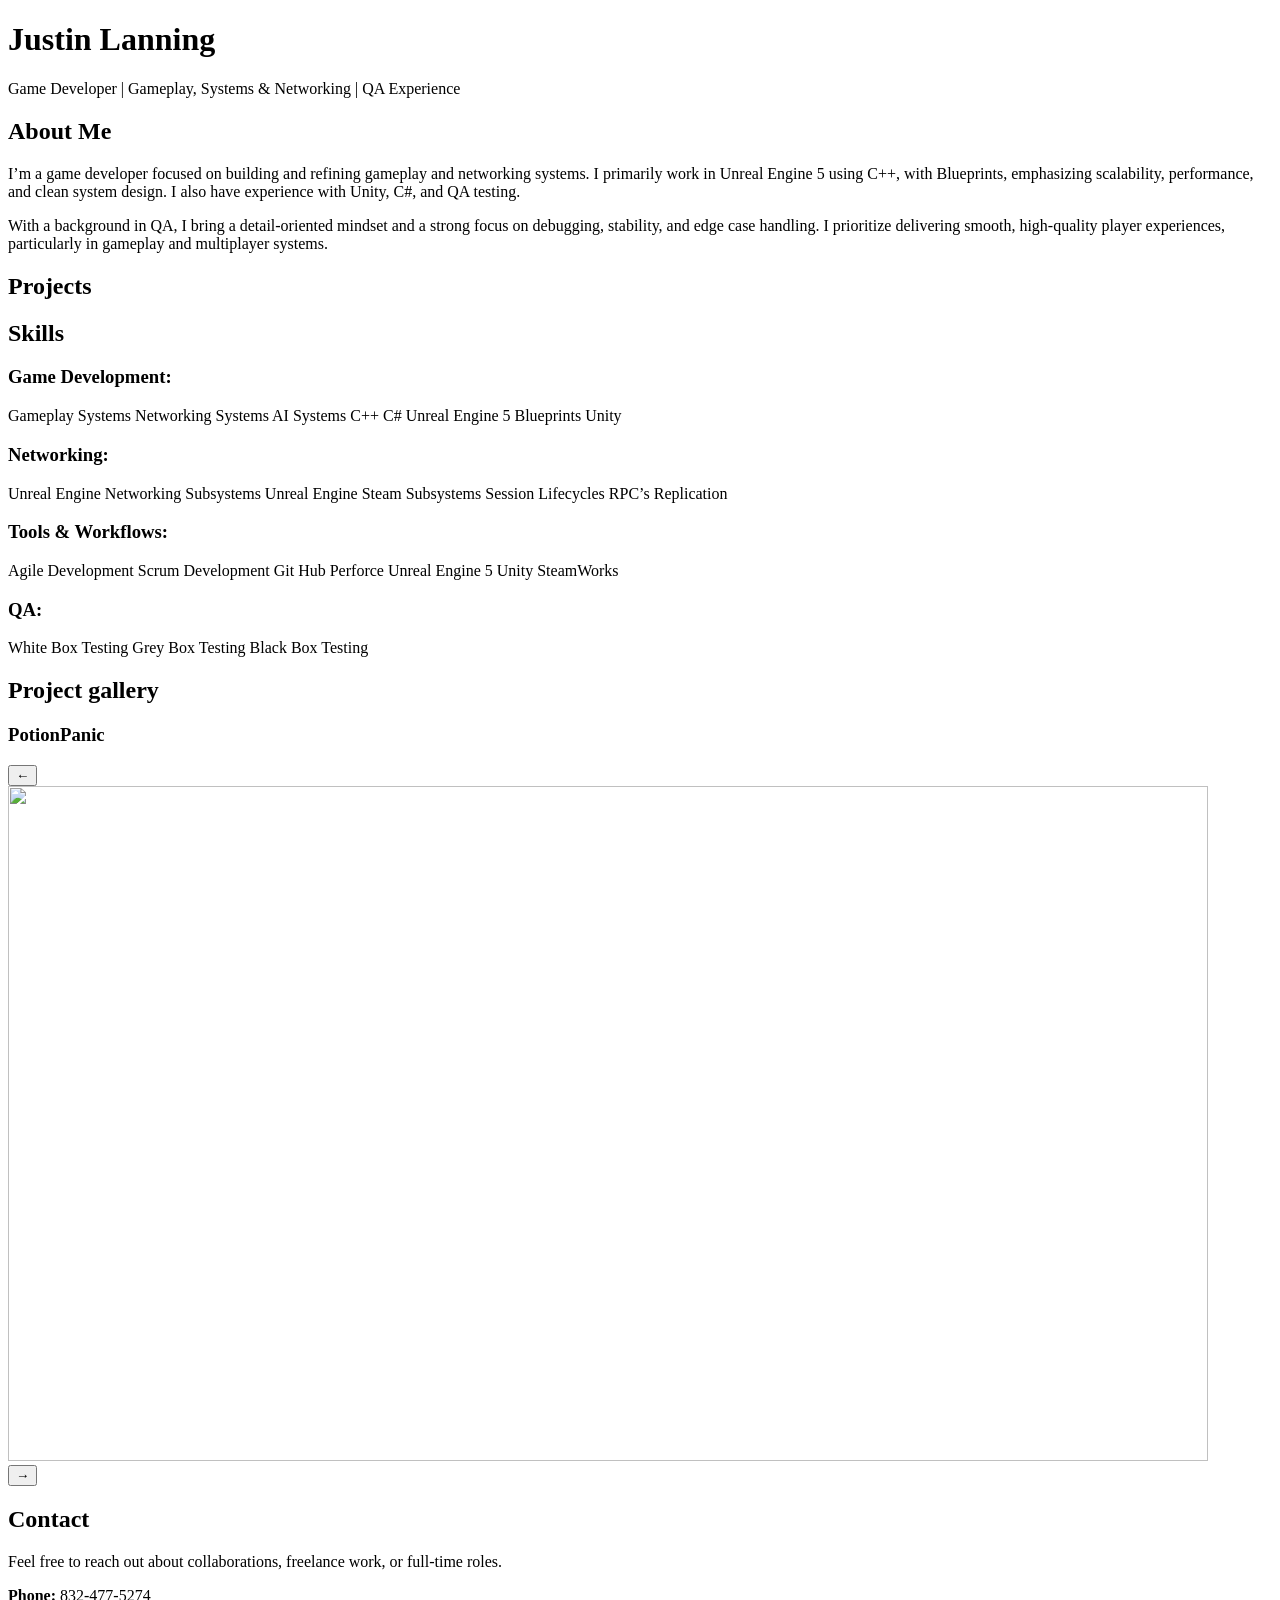
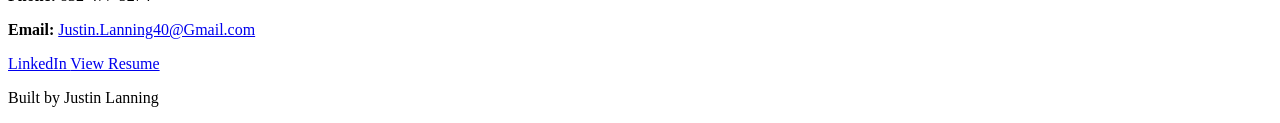
==== index.html @ ececf40e "Fix index name" ====
<!DOCTYPE html>
<html lang="en">
<head>
  <meta charset="UTF-8" />
  <meta name="viewport" content="width=device-width, initial-scale=1.0" />
  <title>Justin Lanning | Game Development Portfolio</title>
  <link rel="preconnect" href="https://fonts.googleapis.com" />
  <link rel="preconnect" href="https://fonts.gstatic.com" crossorigin />
  <link
    href="https://fonts.googleapis.com/css2?family=Inter:wght@400;600;700;800&display=swap"
    rel="stylesheet"
  />
  <link rel="stylesheet" href="styles.css" />
</head>
<body>
  <header class="hero">
    <div class="container hero-content">
      <h1>Justin Lanning</h1>
      <p class="tagline">
        Game Developer | Gameplay, Systems &amp; Networking | QA Experience
      </p>
    </div>
  </header>

  <main class="container">
    <section class="card about" id="about">
      <h2>About Me</h2>
      <p>
        I&rsquo;m a game developer focused on building and refining gameplay and networking
        systems. I primarily work in Unreal Engine 5 using C++, with Blueprints, emphasizing
        scalability, performance, and clean system design. I also have experience with Unity,
        C#, and QA testing.
      </p>
      <p>
        With a background in QA, I bring a detail-oriented mindset and a strong focus on
        debugging, stability, and edge case handling. I prioritize delivering smooth,
        high-quality player experiences, particularly in gameplay and multiplayer systems.
      </p>
    </section>

    <section class="card projects" id="projects">
      <h2>Projects</h2>

      <div class="project-grid" id="project-grid"></div>
    </section>

    <section class="card skills" id="skills">
      <h2>Skills</h2>
      <div class="skills-grid skills-grid--quad">
        <div class="skill-group">
          <h3>Game Development:</h3>
          <div class="skill-tags">
            <span>Gameplay Systems</span>
            <span>Networking Systems</span>
            <span>AI Systems</span>
            <span>C++</span>
            <span>C#</span>
            <span>Unreal Engine 5</span>
            <span>Blueprints</span>
            <span>Unity</span>
          </div>
        </div>
        <div class="skill-group">
          <h3>Networking:</h3>
          <div class="skill-tags">
            <span>Unreal Engine Networking Subsystems</span>
            <span>Unreal Engine Steam Subsystems</span>
            <span>Session Lifecycles</span>
            <span>RPC&rsquo;s</span>
            <span>Replication</span>
          </div>
        </div>
        <div class="skill-group">
          <h3>Tools &amp; Workflows:</h3>
          <div class="skill-tags">
            <span>Agile Development</span>
            <span>Scrum Development</span>
            <span>Git Hub</span>
            <span>Perforce</span>
            <span>Unreal Engine 5</span>
            <span>Unity</span>
            <span>SteamWorks</span>
          </div>
        </div>
        <div class="skill-group">
          <h3>QA:</h3>
          <div class="skill-tags">
            <span>White Box Testing</span>
            <span>Grey Box Testing</span>
            <span>Black Box Testing</span>
          </div>
        </div>
      </div>
    </section>

    <section class="card project-showcase" id="project-showcase" aria-labelledby="showcase-heading">
      <h2 id="showcase-heading">Project gallery</h2>
      <h3 class="showcase-project-title" id="showcase-project-title">PotionPanic</h3>
      <div class="showcase-viewport">
        <button type="button" class="showcase-nav showcase-nav-prev" id="showcase-prev" aria-label="Previous screenshot">
          ←
        </button>
        <div class="showcase-frame">
          <img id="showcase-image" src="" alt="" width="1200" height="675" decoding="async" />
        </div>
        <button type="button" class="showcase-nav showcase-nav-next" id="showcase-next" aria-label="Next screenshot">
          →
        </button>
      </div>
      <div class="showcase-thumbs" id="showcase-thumbs" role="tablist" aria-label="Project screenshots"></div>
    </section>

    <section class="card contact" id="contact">
      <h2>Contact</h2>
      <p>Feel free to reach out about collaborations, freelance work, or full-time roles.</p>
      <p><strong>Phone:</strong> 832-477-5274</p>
      <p>
        <strong>Email:</strong>
        <a class="contact-email" href="mailto:Justin.Lanning40@gmail.com">Justin.Lanning40@Gmail.com</a>
      </p>
      <div class="contact-actions">
        <a class="cta-btn cta-outline" href="https://www.linkedin.com/in/justin-lanning-899986189/" target="_blank" rel="noreferrer">
          LinkedIn
        </a>
        <a class="cta-btn cta-outline" href="assets/resume/JustinResume%20Overall.pdf" target="_blank" rel="noreferrer">
          View Resume
        </a>
      </div>
    </section>
  </main>

  <footer class="container footer">
    <p>Built by Justin Lanning</p>
  </footer>

  <script src="script.js"></script>
</body>
</html>
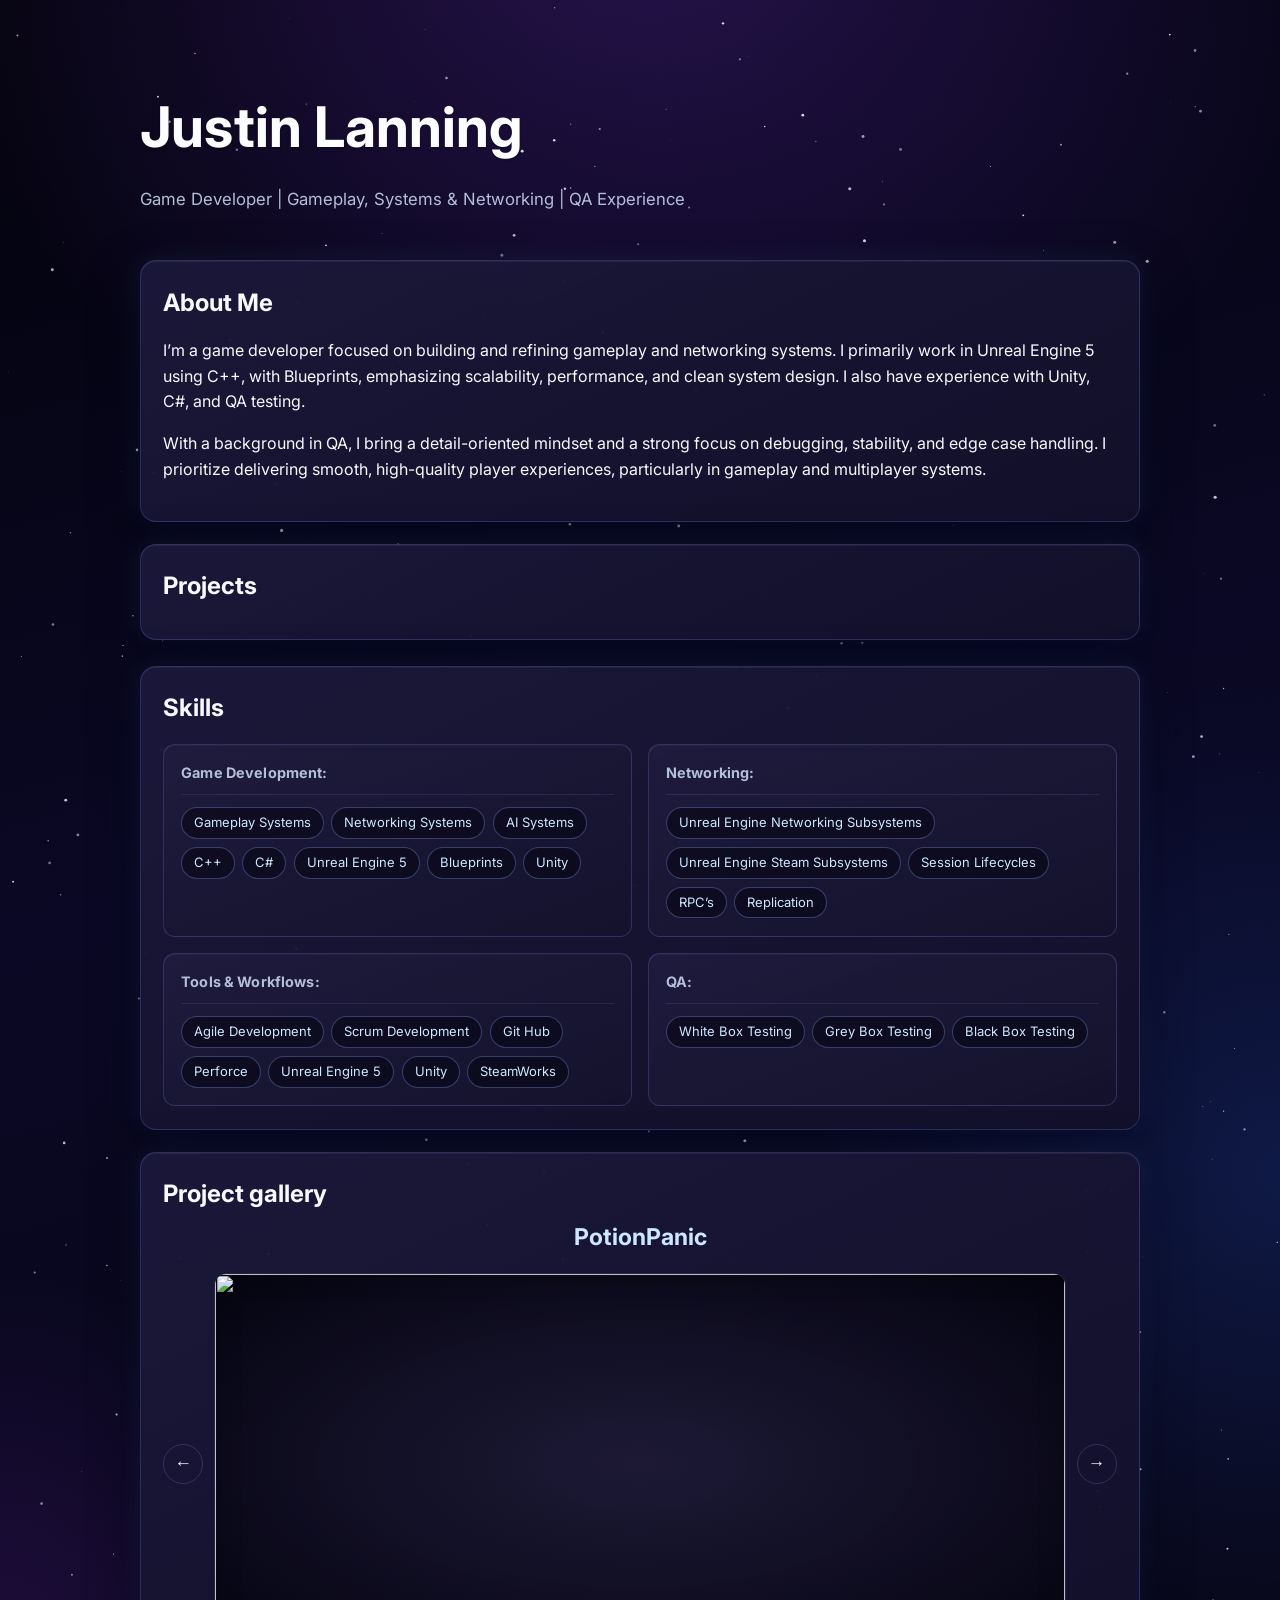
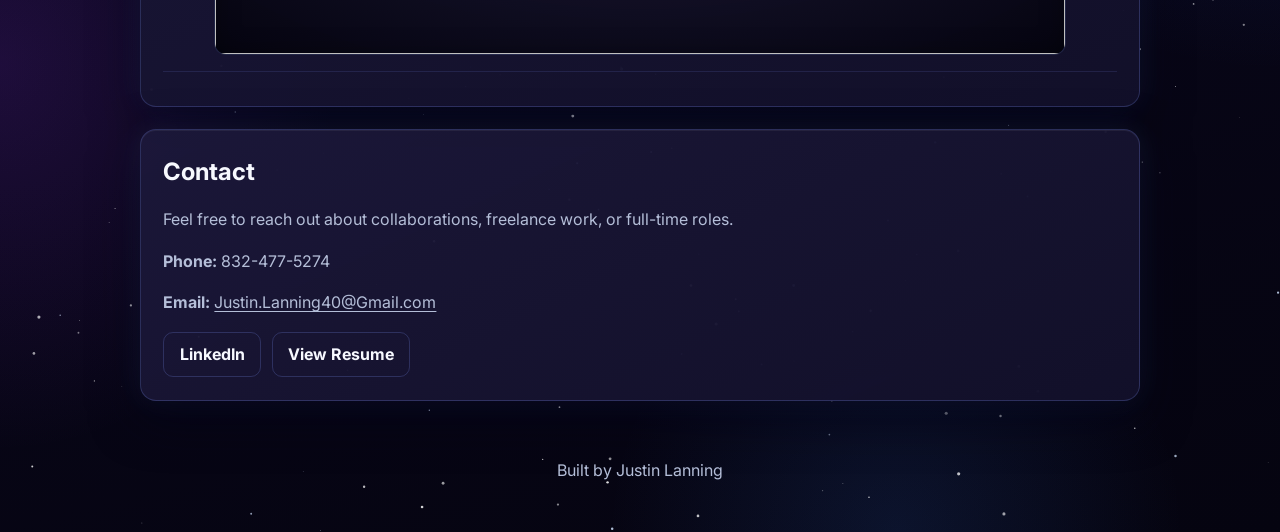
==== commit f33f23da: "Updates To cisuals" ====
--- a/index.html
+++ b/index.html
@@ -122,7 +122,7 @@
         <a class="cta-btn cta-outline" href="https://www.linkedin.com/in/justin-lanning-899986189/" target="_blank" rel="noreferrer">
           LinkedIn
         </a>
-        <a class="cta-btn cta-outline" href="assets/resume/JustinResume%20Overall.pdf" target="_blank" rel="noreferrer">
+        <a class="cta-btn cta-outline" href="assets/resume/JustinResume%20Overall.pdf?v=20260429" target="_blank" rel="noreferrer">
           View Resume
         </a>
       </div>
@@ -133,6 +133,7 @@
     <p>Built by Justin Lanning</p>
   </footer>
 
+  <script src="starfield.js"></script>
   <script src="script.js"></script>
 </body>
 </html>
--- a/styles.css
+++ b/styles.css
@@ -0,0 +1,413 @@
+:root {
+  color-scheme: dark;
+  --bg: #080618;
+  --bg-deep: #04030c;
+  --panel: #12102c;
+  --panel-alt: #1a1738;
+  --text: #f7f9ff;
+  --muted: #b4bed8;
+  --accent: #8ec4ff;
+  --accent-strong: #cce8ff;
+  --border: rgba(130, 150, 255, 0.22);
+  --border-bright: rgba(160, 190, 255, 0.35);
+  --shadow: 0 16px 48px rgba(0, 0, 24, 0.55);
+  --shadow-inset: inset 0 1px 0 rgba(255, 255, 255, 0.06);
+  --glow-soft: 0 0 28px rgba(126, 184, 255, 0.1);
+}
+
+* {
+  box-sizing: border-box;
+}
+
+body {
+  position: relative;
+  min-height: 100vh;
+  margin: 0;
+  font-family: "Inter", sans-serif;
+  color: var(--text);
+  line-height: 1.6;
+  background:
+    radial-gradient(ellipse 100% 50% at 50% -5%, rgba(124, 58, 237, 0.28), transparent 58%),
+    radial-gradient(ellipse 70% 45% at 100% 55%, rgba(37, 99, 235, 0.2), transparent 52%),
+    radial-gradient(ellipse 55% 38% at 0% 78%, rgba(147, 51, 234, 0.16), transparent 48%),
+    radial-gradient(ellipse 50% 30% at 70% 100%, rgba(59, 130, 246, 0.12), transparent 45%),
+    linear-gradient(165deg, var(--bg-deep) 0%, #0a0824 38%, var(--bg) 72%, #050410 100%);
+}
+
+.starfield-canvas {
+  position: fixed;
+  inset: 0;
+  z-index: 0;
+  width: 100%;
+  height: 100%;
+  pointer-events: none;
+  opacity: 0.88;
+}
+
+body > header.hero,
+body > main,
+body > footer {
+  position: relative;
+  z-index: 1;
+}
+
+.container {
+  width: min(1000px, 92%);
+  margin: 0 auto;
+}
+
+.hero {
+  padding: 5rem 0 3rem;
+}
+
+.eyebrow {
+  color: var(--accent-strong);
+  text-transform: uppercase;
+  letter-spacing: 0.08em;
+  margin: 0;
+}
+
+h1 {
+  font-size: clamp(2rem, 6vw, 3.5rem);
+  margin: 0.2rem 0 0.8rem;
+}
+
+.hero h1 {
+  color: #fcfdff;
+  text-shadow: 0 1px 2px rgba(0, 0, 0, 0.45);
+  -webkit-font-smoothing: antialiased;
+}
+
+.tagline {
+  margin: 0;
+  max-width: 720px;
+  color: var(--muted);
+  font-size: 1.05rem;
+}
+
+.card {
+  background: linear-gradient(155deg, rgba(28, 24, 58, 0.95) 0%, rgba(18, 16, 42, 0.98) 100%);
+  border: 1px solid var(--border);
+  border-radius: 16px;
+  box-shadow: var(--shadow), var(--shadow-inset), var(--glow-soft);
+  padding: 1.4rem;
+  margin-bottom: 1.4rem;
+}
+
+h2 {
+  margin-top: 0;
+  margin-bottom: 0.7rem;
+}
+
+.card.skills h2 {
+  margin-bottom: 1rem;
+}
+
+.skills-grid {
+  display: grid;
+  gap: 1rem;
+  align-items: stretch;
+}
+
+/* 2×2: row 1 Game Dev | Networking, row 2 Tools | QA */
+.skills-grid--quad {
+  grid-template-columns: repeat(2, minmax(0, 1fr));
+}
+
+@media (max-width: 720px) {
+  .skills-grid--quad {
+    grid-template-columns: 1fr;
+  }
+}
+
+.skill-group {
+  display: flex;
+  flex-direction: column;
+  gap: 0.75rem;
+  background: linear-gradient(160deg, rgba(32, 28, 62, 0.9), rgba(20, 18, 44, 0.95));
+  border: 1px solid var(--border);
+  border-radius: 12px;
+  padding: 1rem 1.05rem 1.1rem;
+  min-height: 0;
+  box-shadow: inset 0 1px 0 rgba(255, 255, 255, 0.04);
+}
+
+.skill-group h3 {
+  margin: 0;
+  padding-bottom: 0.65rem;
+  border-bottom: 1px solid rgba(100, 110, 200, 0.2);
+  font-size: 0.9rem;
+  font-weight: 700;
+  letter-spacing: 0.01em;
+  color: var(--muted);
+}
+
+.skill-tags {
+  display: flex;
+  flex-wrap: wrap;
+  gap: 0.5rem 0.45rem;
+  align-items: flex-start;
+  align-content: flex-start;
+}
+
+.skill-tags span {
+  display: inline-block;
+  border: 1px solid rgba(120, 140, 220, 0.4);
+  border-radius: 999px;
+  padding: 0.38rem 0.75rem;
+  font-size: 0.8125rem;
+  line-height: 1.35;
+  color: var(--accent-strong);
+  background: rgba(6, 4, 18, 0.55);
+}
+
+.projects {
+  margin-bottom: 1.6rem;
+}
+
+.project-showcase h2 {
+  margin-bottom: 0.35rem;
+}
+
+.showcase-project-title {
+  margin: 0 0 1rem;
+  font-size: clamp(1.15rem, 2.5vw, 1.45rem);
+  font-weight: 700;
+  color: var(--accent-strong);
+  text-align: center;
+}
+
+.showcase-viewport {
+  position: relative;
+  display: grid;
+  grid-template-columns: auto 1fr auto;
+  gap: 0.65rem;
+  align-items: center;
+}
+
+.showcase-frame {
+  border-radius: 12px;
+  border: 1px solid var(--border);
+  background: radial-gradient(ellipse at center, rgba(30, 27, 55, 0.9) 0%, #050410 100%);
+  overflow: hidden;
+  min-height: 200px;
+  box-shadow: inset 0 0 24px rgba(0, 0, 0, 0.35);
+}
+
+.showcase-frame img {
+  display: block;
+  width: 100%;
+  height: clamp(220px, 38vw, 380px);
+  object-fit: contain;
+}
+
+.showcase-nav {
+  flex-shrink: 0;
+  width: 2.5rem;
+  height: 2.5rem;
+  border-radius: 999px;
+  border: 1px solid var(--border);
+  background: transparent;
+  color: var(--text);
+  font-size: 1.1rem;
+  cursor: pointer;
+  transition: border-color 150ms ease;
+}
+
+.showcase-nav:hover,
+.showcase-nav:focus-visible {
+  border-color: var(--accent);
+  outline: none;
+}
+
+.showcase-thumbs {
+  display: flex;
+  flex-wrap: wrap;
+  gap: 0.5rem;
+  margin-top: 1rem;
+  padding-top: 0.75rem;
+  border-top: 1px solid rgba(100, 110, 200, 0.18);
+}
+
+.showcase-thumb {
+  position: relative;
+  padding: 0;
+  border: 2px solid transparent;
+  border-radius: 8px;
+  overflow: hidden;
+  cursor: pointer;
+  background: var(--panel-alt);
+  transition: border-color 150ms ease;
+}
+
+.showcase-thumb img {
+  display: block;
+  width: 88px;
+  height: 52px;
+  object-fit: cover;
+}
+
+.showcase-thumb:hover,
+.showcase-thumb:focus-visible {
+  border-color: rgba(126, 184, 255, 0.55);
+  outline: none;
+}
+
+.showcase-thumb.is-active {
+  border-color: var(--accent);
+}
+
+@media (max-width: 640px) {
+  .showcase-viewport {
+    grid-template-columns: 1fr;
+    gap: 0.5rem;
+  }
+
+  .showcase-nav {
+    width: 100%;
+    border-radius: 10px;
+    height: 2.25rem;
+  }
+
+  .showcase-nav-prev {
+    order: 2;
+  }
+
+  .showcase-frame {
+    order: 1;
+  }
+
+  .showcase-nav-next {
+    order: 3;
+  }
+}
+
+.project-grid {
+  display: grid;
+  grid-template-columns: repeat(auto-fit, minmax(240px, 1fr));
+  gap: 1rem;
+  align-items: stretch;
+}
+
+@media (min-width: 960px) {
+  .project-grid {
+    grid-template-columns: repeat(3, minmax(0, 1fr));
+  }
+}
+
+.project-card {
+  display: flex;
+  flex-direction: column;
+  gap: 0.5rem;
+  height: 100%;
+  min-height: 0;
+  background: linear-gradient(160deg, rgba(34, 30, 62, 0.92), rgba(22, 20, 48, 0.96));
+  border: 1px solid var(--border);
+  border-radius: 14px;
+  padding: 1rem;
+  color: var(--text);
+  box-shadow: inset 0 1px 0 rgba(255, 255, 255, 0.05);
+}
+
+.project-card-intro {
+  flex: 1 1 auto;
+  display: flex;
+  flex-direction: column;
+  gap: 0.35rem;
+  min-height: 0;
+}
+
+.project-card .project-card-btn {
+  align-self: center;
+  margin-top: 0;
+  padding-left: calc(0.95rem + 12.5px);
+  padding-right: calc(0.95rem + 12.5px);
+}
+
+.project-itch-embed {
+  width: 100%;
+  max-width: 552px;
+  margin-top: 0;
+  align-self: stretch;
+  flex-shrink: 0;
+}
+
+.project-itch-embed iframe {
+  display: block;
+  width: 100%;
+  max-width: 552px;
+  height: 167px;
+  border: 0;
+  border-radius: 8px;
+}
+
+.project-card h3 {
+  margin-top: 0;
+  margin-bottom: 0.4rem;
+}
+
+.project-card p {
+  color: var(--muted);
+  margin-top: 0;
+}
+
+.contact p {
+  color: var(--muted);
+}
+
+.contact-email {
+  color: var(--muted);
+  text-decoration: underline;
+  text-underline-offset: 3px;
+}
+
+.contact-email:hover,
+.contact-email:focus-visible {
+  color: var(--accent-strong);
+  outline: none;
+}
+
+.contact-actions {
+  display: flex;
+  flex-wrap: wrap;
+  gap: 0.7rem;
+  margin-top: 0.75rem;
+}
+
+.cta-btn {
+  display: inline-flex;
+  align-items: center;
+  justify-content: center;
+  padding: 0.55rem 0.95rem;
+  border-radius: 10px;
+  border: 1px solid var(--accent);
+  background: var(--accent);
+  color: #0a1020;
+  text-decoration: none;
+  font-weight: 700;
+  transition: 150ms ease;
+}
+
+.cta-btn:hover,
+.cta-btn:focus-visible {
+  transform: translateY(-1px);
+  filter: brightness(1.05);
+  outline: none;
+}
+
+.cta-outline {
+  background: transparent;
+  color: var(--text);
+  border-color: var(--border);
+}
+
+.cta-outline:hover,
+.cta-outline:focus-visible {
+  border-color: var(--accent);
+}
+
+.footer {
+  padding: 1.2rem 0 2rem;
+  color: var(--muted);
+  text-align: center;
+}
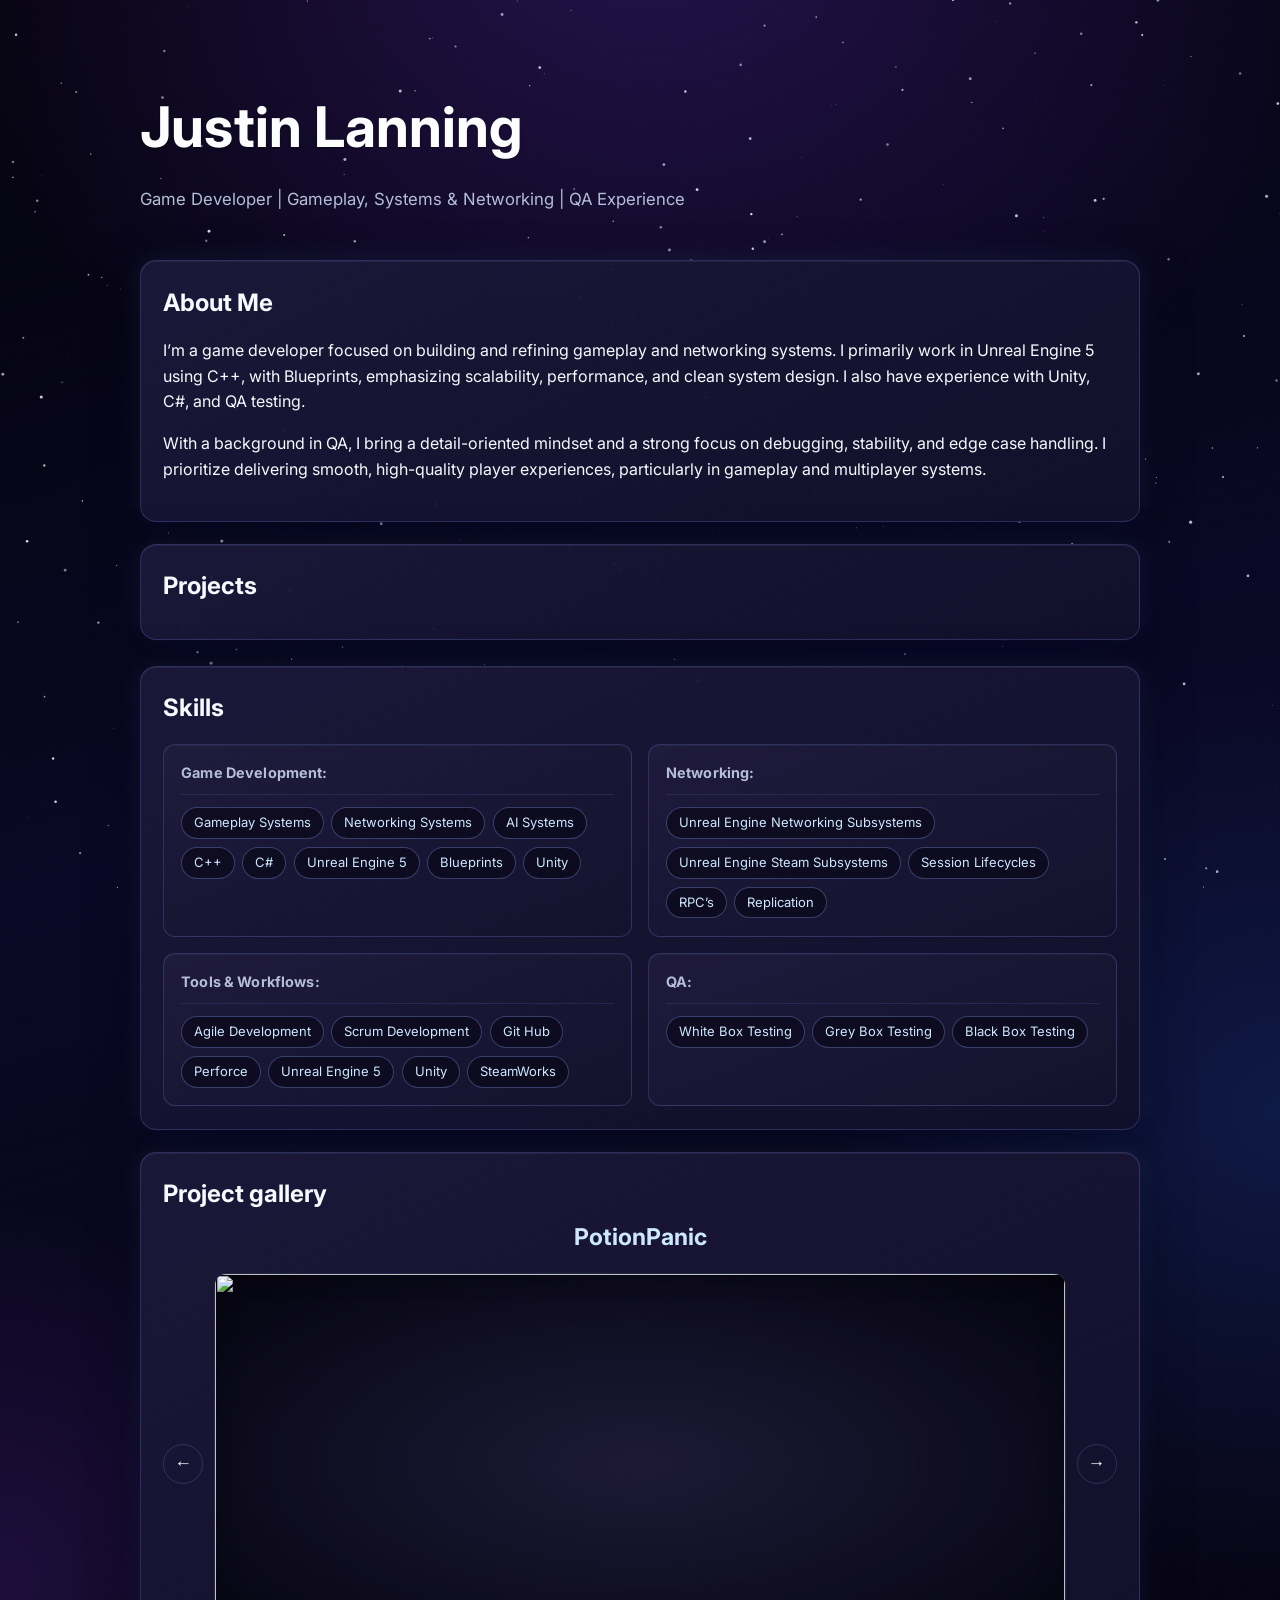
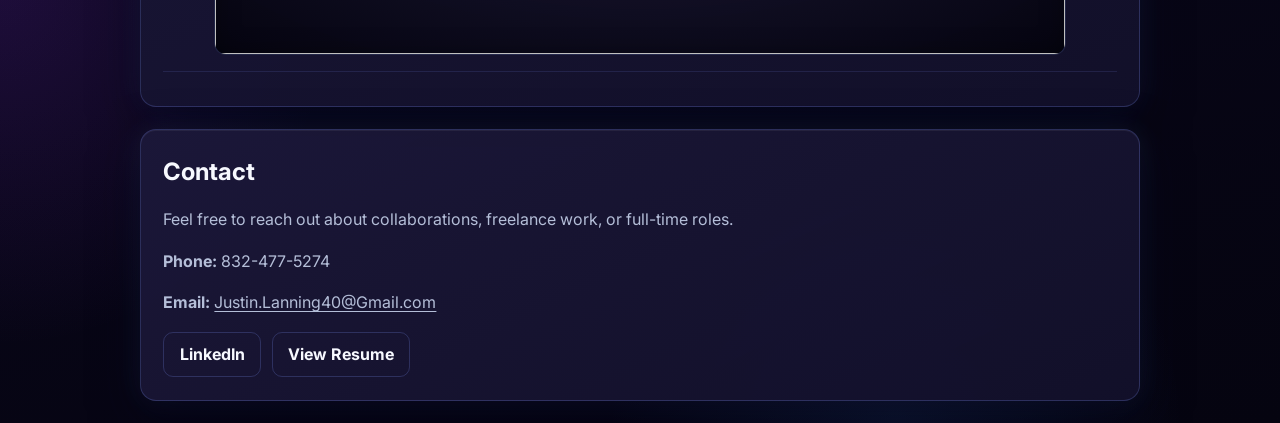
==== commit b571812f: "quick fix" ====
--- a/index.html
+++ b/index.html
@@ -129,10 +129,6 @@
     </section>
   </main>
 
-  <footer class="container footer">
-    <p>Built by Justin Lanning</p>
-  </footer>
-
   <script src="starfield.js"></script>
   <script src="script.js"></script>
 </body>
